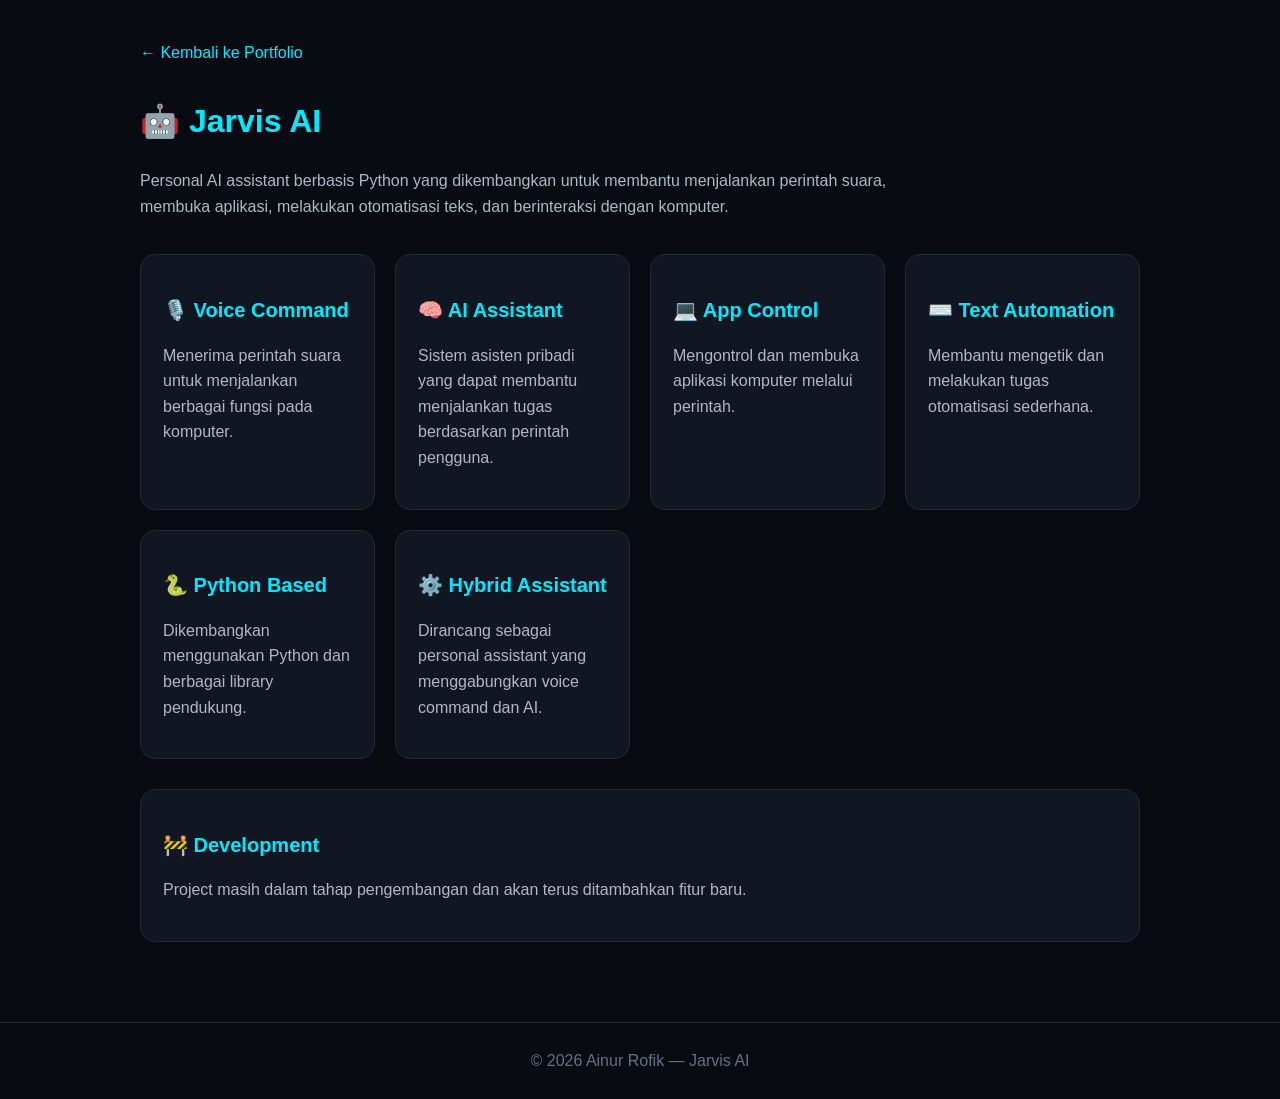
==== projects/jarvis-ai/index.html @ 9ccd652e "Create index.html" ====
<!DOCTYPE html>
<html lang="id">

<head>
    <meta charset="UTF-8">
    <meta name="viewport" content="width=device-width, initial-scale=1.0">

    <title>Jarvis AI | Ainur Rofik</title>

    <style>
        * {
            box-sizing: border-box;
        }

        body {
            margin: 0;
            font-family: Arial, sans-serif;
            background: #080b12;
            color: white;
            line-height: 1.6;
        }

        .container {
            width: 90%;
            max-width: 1000px;
            margin: auto;
            padding: 40px 0;
        }

        .back {
            color: #00eaff;
            text-decoration: none;
        }

        h1 {
            color: #00eaff;
            margin-top: 30px;
        }

        .intro {
            color: #aeb8c7;
            max-width: 750px;
        }

        .grid {
            display: grid;
            grid-template-columns: repeat(auto-fit, minmax(220px, 1fr));
            gap: 20px;
            margin-top: 35px;
        }

        .card {
            background: #111722;
            border: 1px solid #202a38;
            border-radius: 15px;
            padding: 22px;
        }

        .card h2 {
            color: #00eaff;
            font-size: 20px;
        }

        .card p {
            color: #aeb8c7;
        }

        footer {
            text-align: center;
            color: #667085;
            border-top: 1px solid #202a38;
            padding: 25px;
            margin-top: 40px;
        }
    </style>
</head>

<body>

    <div class="container">

        <a href="../../index.html" class="back">
            ← Kembali ke Portfolio
        </a>

        <h1>🤖 Jarvis AI</h1>

        <p class="intro">
            Personal AI assistant berbasis Python yang dikembangkan
            untuk membantu menjalankan perintah suara, membuka
            aplikasi, melakukan otomatisasi teks, dan berinteraksi
            dengan komputer.
        </p>

        <div class="grid">

            <div class="card">
                <h2>🎙️ Voice Command</h2>
                <p>
                    Menerima perintah suara untuk menjalankan
                    berbagai fungsi pada komputer.
                </p>
            </div>

            <div class="card">
                <h2>🧠 AI Assistant</h2>
                <p>
                    Sistem asisten pribadi yang dapat membantu
                    menjalankan tugas berdasarkan perintah pengguna.
                </p>
            </div>

            <div class="card">
                <h2>💻 App Control</h2>
                <p>
                    Mengontrol dan membuka aplikasi komputer
                    melalui perintah.
                </p>
            </div>

            <div class="card">
                <h2>⌨️ Text Automation</h2>
                <p>
                    Membantu mengetik dan melakukan tugas
                    otomatisasi sederhana.
                </p>
            </div>

            <div class="card">
                <h2>🐍 Python Based</h2>
                <p>
                    Dikembangkan menggunakan Python dan
                    berbagai library pendukung.
                </p>
            </div>

            <div class="card">
                <h2>⚙️ Hybrid Assistant</h2>
                <p>
                    Dirancang sebagai personal assistant yang
                    menggabungkan voice command dan AI.
                </p>
            </div>

        </div>

        <div class="card" style="margin-top: 30px;">
            <h2>🚧 Development</h2>
            <p>
                Project masih dalam tahap pengembangan dan akan
                terus ditambahkan fitur baru.
            </p>
        </div>

    </div>

    <footer>
        © 2026 Ainur Rofik — Jarvis AI
    </footer>

</body>

</html>
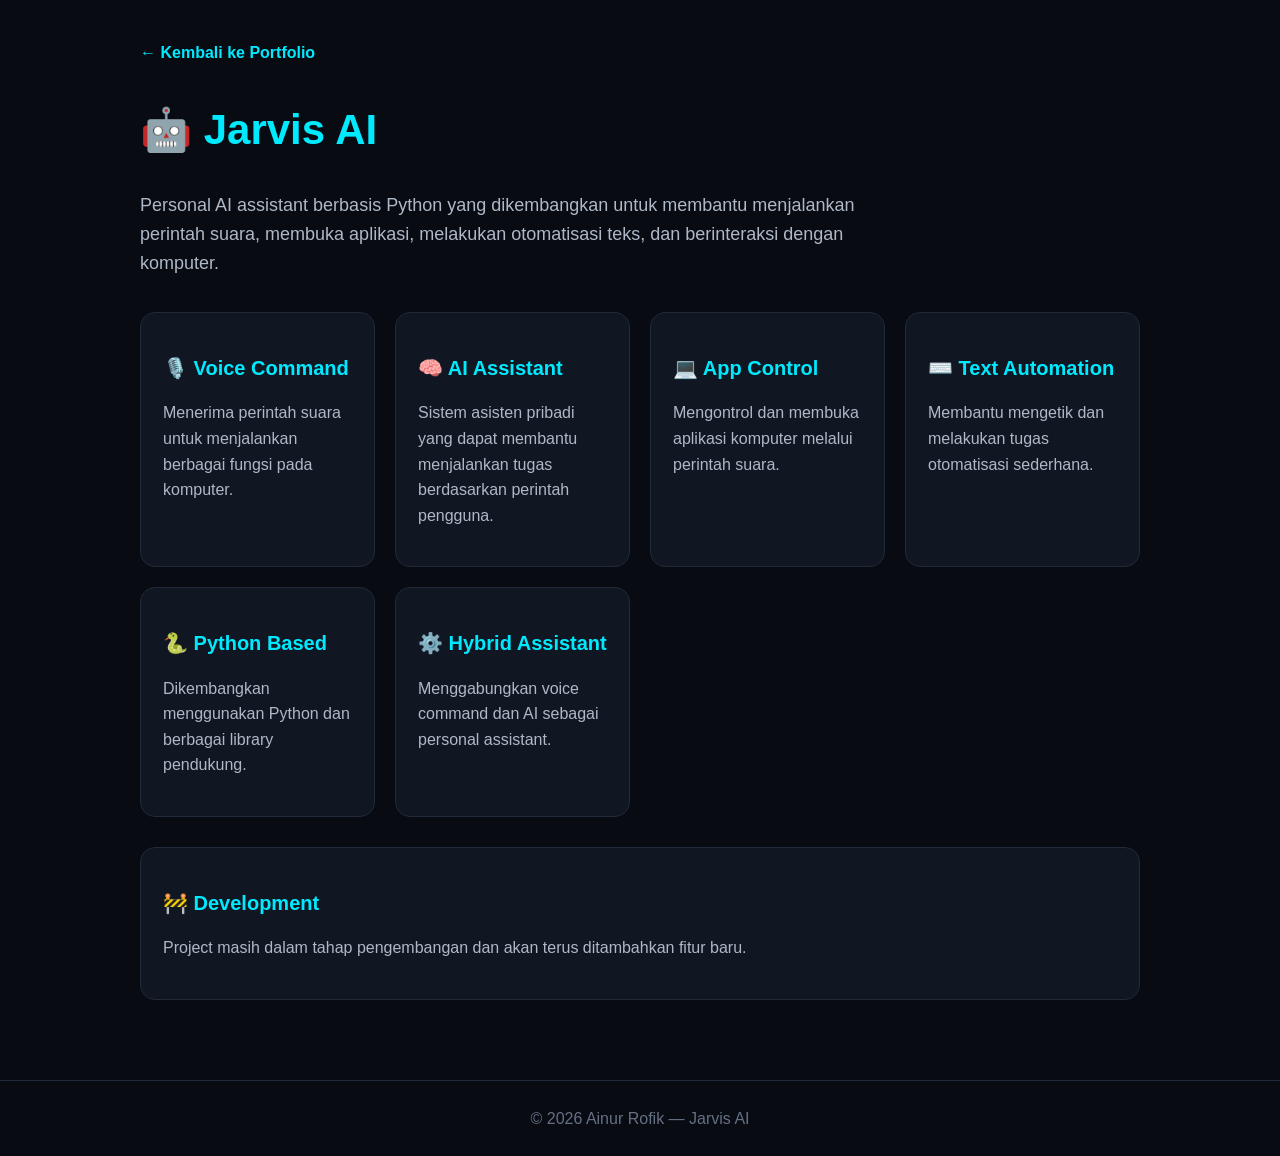
==== commit cc47d533: "Update index.html" ====
--- a/projects/jarvis-ai/index.html
+++ b/projects/jarvis-ai/index.html
@@ -30,16 +30,23 @@
         .back {
             color: #00eaff;
             text-decoration: none;
+            font-weight: bold;
+        }
+
+        .back:hover {
+            text-decoration: underline;
         }
 
         h1 {
             color: #00eaff;
             margin-top: 30px;
+            font-size: 42px;
         }
 
         .intro {
             color: #aeb8c7;
             max-width: 750px;
+            font-size: 18px;
         }
 
         .grid {
@@ -54,6 +61,13 @@
             border: 1px solid #202a38;
             border-radius: 15px;
             padding: 22px;
+            transition: 0.3s;
+        }
+
+        .card:hover {
+            transform: translateY(-5px);
+            border-color: #00eaff;
+            box-shadow: 0 0 20px rgba(0, 234, 255, 0.15);
         }
 
         .card h2 {
@@ -71,6 +85,16 @@
             border-top: 1px solid #202a38;
             padding: 25px;
             margin-top: 40px;
+        }
+
+        @media (max-width: 600px) {
+            h1 {
+                font-size: 32px;
+            }
+
+            .container {
+                width: 92%;
+            }
         }
     </style>
 </head>
@@ -114,7 +138,7 @@
                 <h2>💻 App Control</h2>
                 <p>
                     Mengontrol dan membuka aplikasi komputer
-                    melalui perintah.
+                    melalui perintah suara.
                 </p>
             </div>
 
@@ -137,8 +161,8 @@
             <div class="card">
                 <h2>⚙️ Hybrid Assistant</h2>
                 <p>
-                    Dirancang sebagai personal assistant yang
-                    menggabungkan voice command dan AI.
+                    Menggabungkan voice command dan AI
+                    sebagai personal assistant.
                 </p>
             </div>
 
